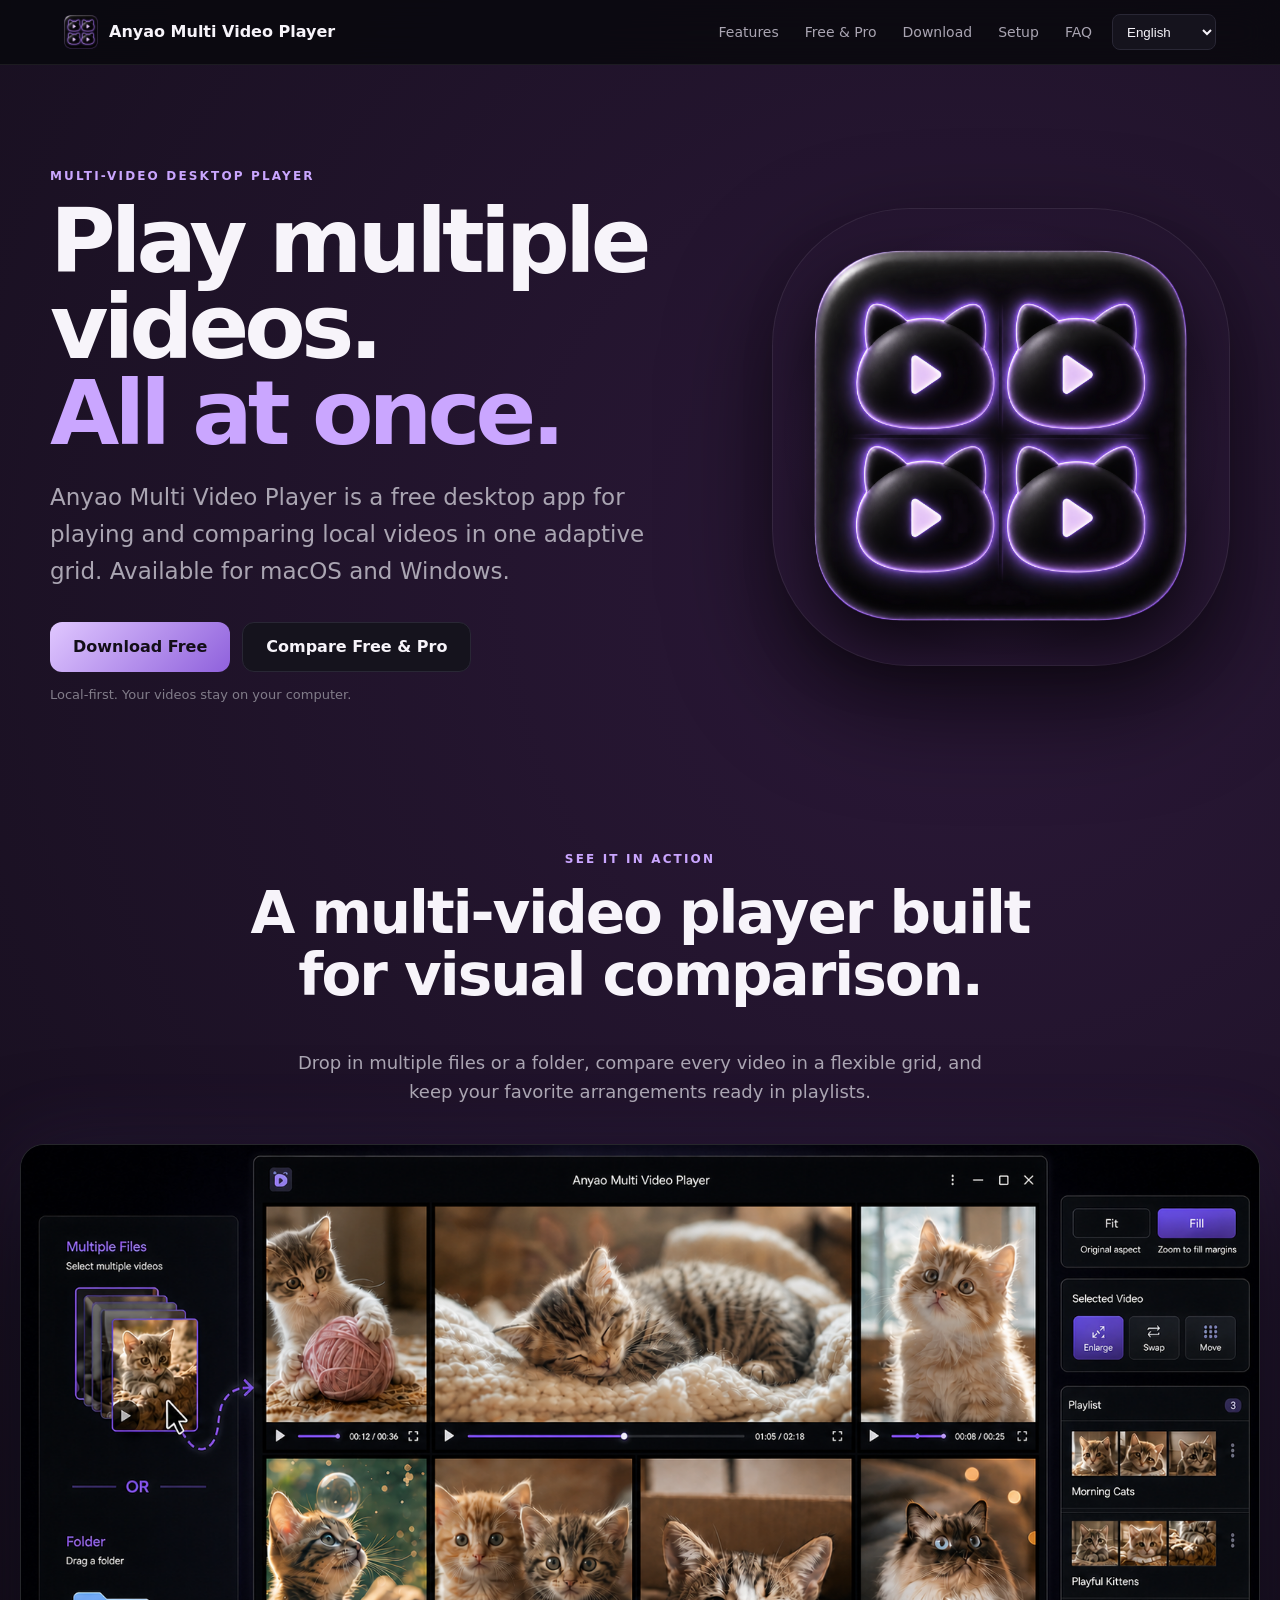
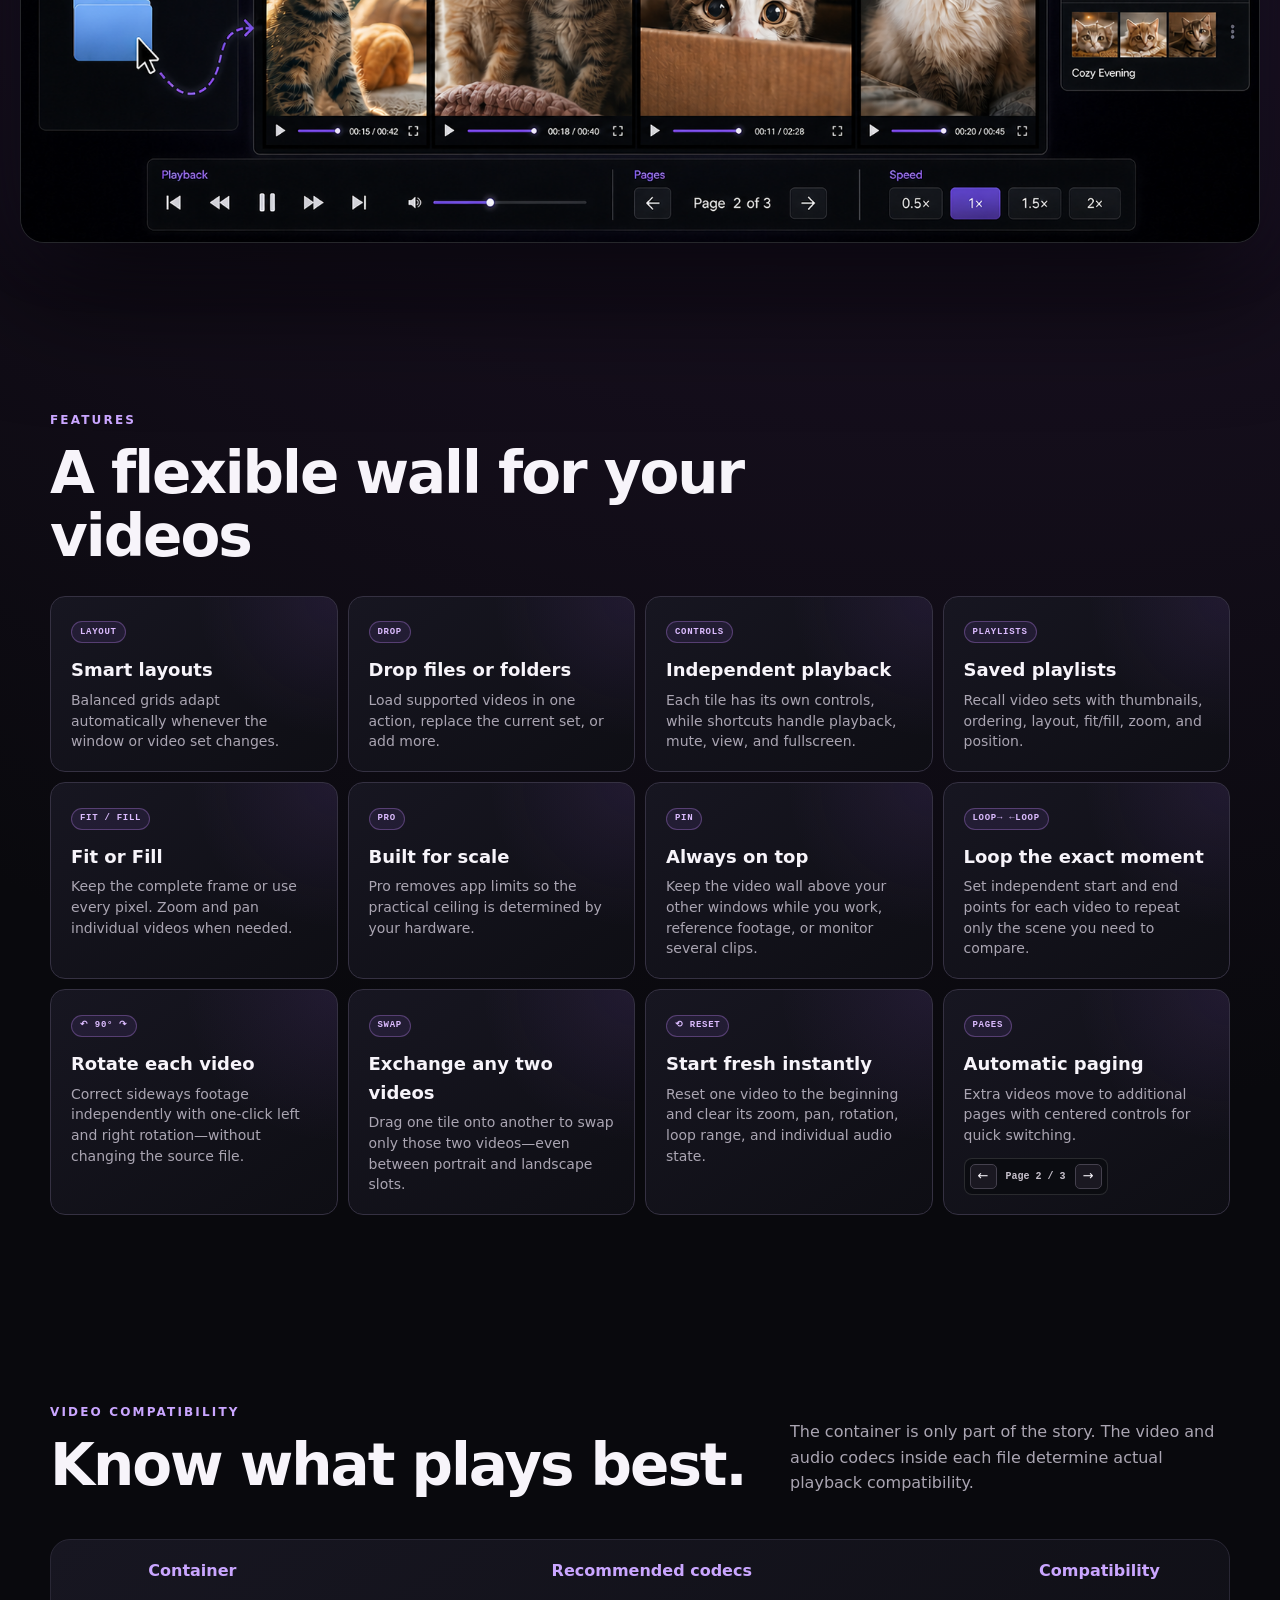
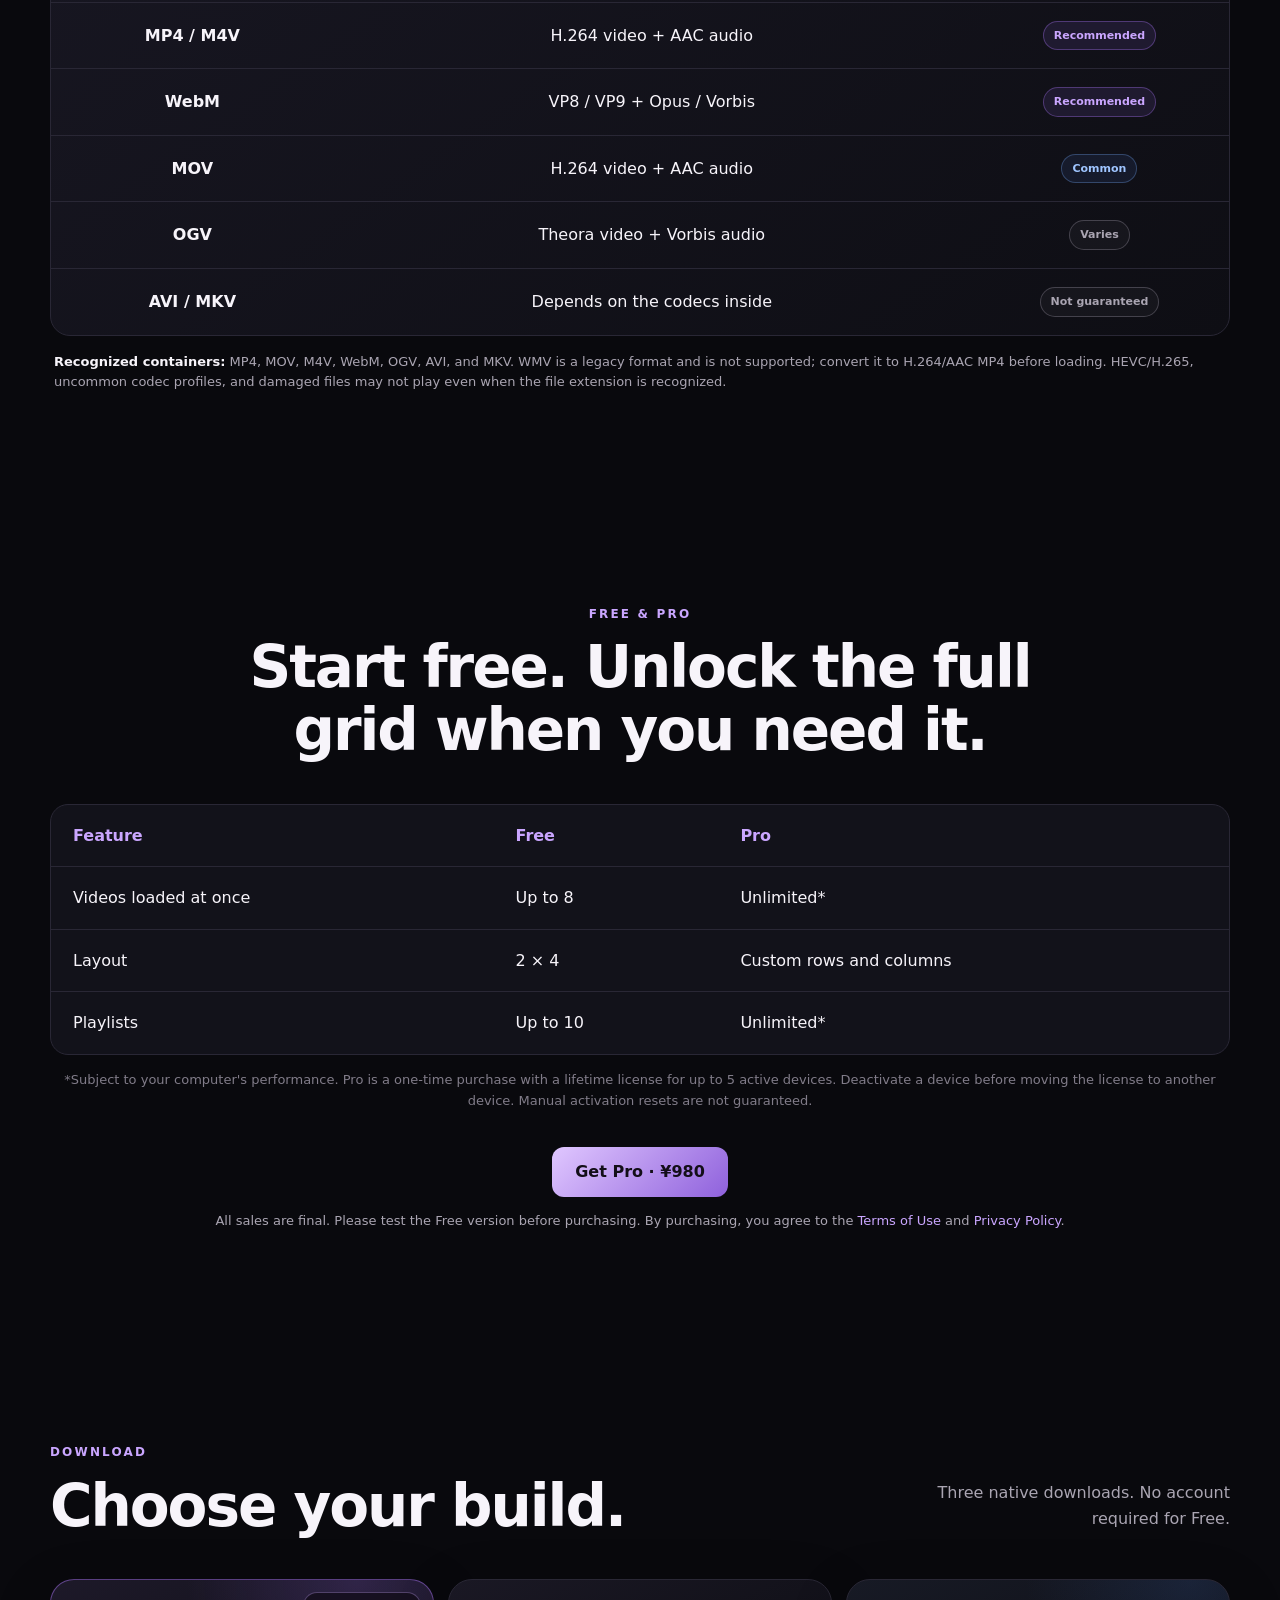
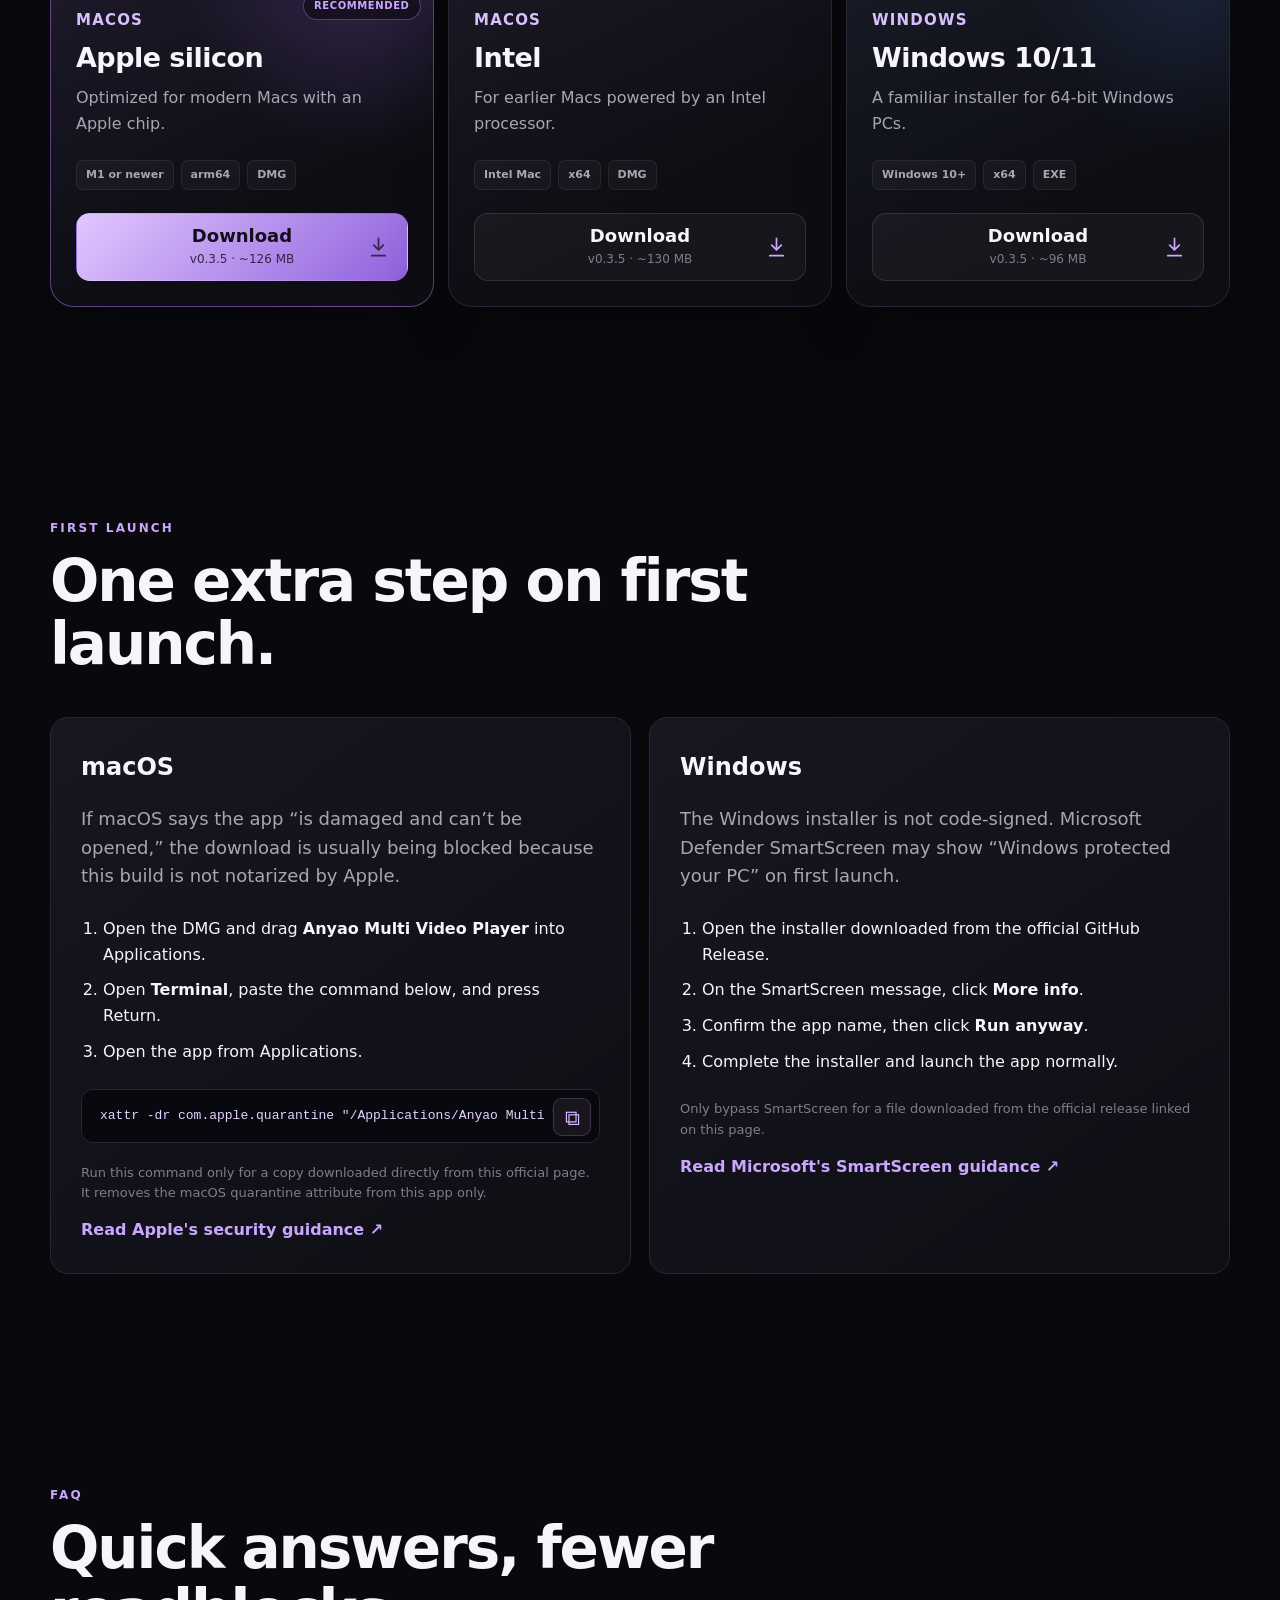
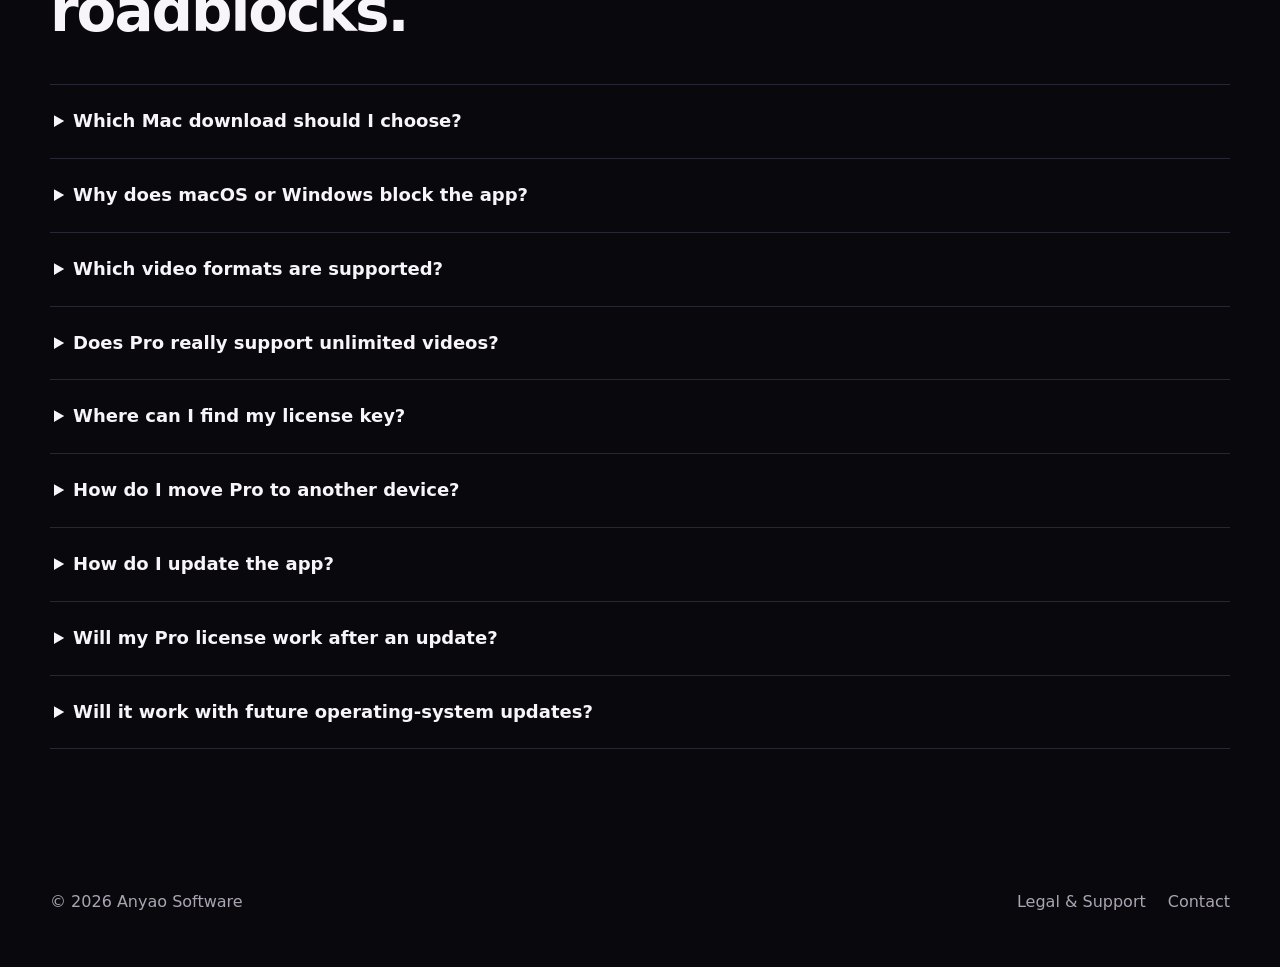
==== ja/index.html @ b0937902 "Add Japanese Pages localization" ====
<!doctype html>
<html lang="ja">
  <head>
    <meta charset="UTF-8" />
    <meta name="viewport" content="width=device-width, initial-scale=1" />
    <meta name="description" content="複数のローカル動画を同時再生・比較できるMac・Windows向け無料デスクトップアプリ。自動グリッド、動画ごとのループ・回転、プレイリスト保存に対応。" />
    <meta name="robots" content="index, follow, max-image-preview:large" />
    <meta name="theme-color" content="#08090c" />
    <title>複数動画を同時再生・比較 | Anyao Multi Video Player</title>
    <link rel="canonical" href="https://anyao3.github.io/anyao-multi-video-player-site/ja/" />
    <link rel="alternate" hreflang="en" href="https://anyao3.github.io/anyao-multi-video-player-site/" />
    <link rel="alternate" hreflang="ja" href="https://anyao3.github.io/anyao-multi-video-player-site/ja/" />
    <link rel="alternate" hreflang="x-default" href="https://anyao3.github.io/anyao-multi-video-player-site/" />
    <link rel="sitemap" type="application/xml" href="https://anyao3.github.io/anyao-multi-video-player-site/sitemap.xml" />
    <link rel="icon" href="../assets/app-icon.png" />
    <link rel="apple-touch-icon" href="../assets/app-icon.png" />
    <meta property="og:type" content="website" />
    <meta property="og:locale" content="ja_JP" />
    <meta property="og:locale:alternate" content="en_US" />
    <meta property="og:site_name" content="Anyao Multi Video Player" />
    <meta property="og:title" content="複数動画を同時再生・比較 | Anyao Multi Video Player" />
    <meta property="og:description" content="複数のローカル動画を、自動グリッド・個別ループ・回転・プレイリストで効率よく比較。" />
    <meta property="og:url" content="https://anyao3.github.io/anyao-multi-video-player-site/ja/" />
    <meta property="og:image" content="https://anyao3.github.io/anyao-multi-video-player-site/assets/app-overview.png" />
    <meta property="og:image:alt" content="複数の動画をグリッド表示するAnyao Multi Video Player" />
    <meta name="twitter:card" content="summary_large_image" />
    <meta name="twitter:title" content="複数動画を同時再生・比較 | Anyao" />
    <meta name="twitter:description" content="ローカル動画をまとめて比較できるMac・Windows向けマルチ動画プレイヤー。" />
    <meta name="twitter:image" content="https://anyao3.github.io/anyao-multi-video-player-site/assets/app-overview.png" />
    <link rel="stylesheet" href="../styles.css?v=14" />
    <script src="../language.js?v=1"></script>
    <script type="application/ld+json">
      {
        "@context": "https://schema.org",
        "@type": "SoftwareApplication",
        "name": "Anyao Multi Video Player",
        "description": "複数のローカル動画を同時に再生・比較・回転・ループ・配置できるデスクトップアプリケーション。",
        "url": "https://anyao3.github.io/anyao-multi-video-player-site/ja/",
        "applicationCategory": "MultimediaApplication",
        "operatingSystem": "macOS, Windows 10, Windows 11",
        "softwareVersion": "0.3.5",
        "isAccessibleForFree": true,
        "offers": { "@type": "Offer", "name": "無料版", "price": "0", "priceCurrency": "JPY", "availability": "https://schema.org/InStock" },
        "author": { "@type": "Organization", "name": "Anyao Software" }
      }
    </script>
  </head>
  <body>
    <header class="nav">
      <a class="brand" href="#top"><img src="../assets/app-icon.png" alt="" />Anyao Multi Video Player</a>
      <div class="nav-actions"><nav><a href="#features">機能</a><a href="#plans">無料版・Pro</a><a href="#download">ダウンロード</a><a href="#setup">初回起動</a><a href="#faq">FAQ</a></nav><label class="language-picker"><span class="sr-only">言語</span><select data-language-select aria-label="言語"><option value="../" data-language="en">English</option><option value="./" data-language="ja">日本語</option></select></label></div>
    </header>

    <main id="top">
      <section class="hero">
        <div>
          <p class="eyebrow">マルチ動画デスクトッププレイヤー</p>
          <h1>複数の動画を、<br /><span>同時に再生。</span></h1>
          <p class="lead">ローカル動画を1つの自動グリッドで再生・比較できる無料デスクトップアプリです。macOSとWindowsに対応しています。</p>
          <div class="actions"><a class="button primary download-entry">無料でダウンロード</a><a class="button secondary" href="#plans">無料版とProを比較</a></div>
          <p class="note">ローカル完結。動画ファイルが外部へアップロードされることはありません。</p>
        </div>
        <div class="visual" aria-label="アプリアイコン"><img src="../assets/app-icon.png" alt="再生マークの付いた4匹の猫" /></div>
      </section>

      <section class="showcase" aria-labelledby="showcase-title">
        <div class="showcase-copy"><p class="eyebrow">画面イメージ</p><h2 id="showcase-title">動画比較のためにつくられたマルチ動画プレイヤー。</h2><p>複数ファイルやフォルダを追加し、柔軟なグリッドで比較。よく使う構成はプレイリストとしてすぐに呼び出せます。</p></div>
        <figure class="app-overview"><img src="../assets/app-overview.png" alt="複数動画を並べて表示したアプリ画面" /></figure>
      </section>

      <section id="features" class="section feature-section">
        <p class="eyebrow">主な機能</p><h2>動画に合わせて変化する、柔軟なビデオウォール</h2>
        <div class="cards">
          <article><span class="feature-tag">レイアウト</span><h3>自動グリッド</h3><p>ウインドウサイズや動画構成に合わせて、縦動画と横動画を効率よく配置します。</p></article>
          <article><span class="feature-tag">ドロップ</span><h3>ファイル・フォルダ対応</h3><p>まとめて追加、新規プレイリスト、ドロップ先1本だけの置換を選べます。</p></article>
          <article><span class="feature-tag">個別操作</span><h3>動画ごとのコントロール</h3><p>再生、音量、シーク、ループ、回転、ズームを各動画で個別に操作できます。</p></article>
          <article><span class="feature-tag">プレイリスト</span><h3>構成をそのまま保存</h3><p>並び順、サムネイル、ループ、回転、表示比率までローカルに保存します。</p></article>
          <article><span class="feature-tag">FIT / FILL</span><h3>全体表示・画面充填</h3><p>フレーム全体を表示するか、タイル全体を使うかを切り替えられます。</p></article>
          <article><span class="feature-tag">PRO</span><h3>大規模な比較にも</h3><p>Proでは動画数・プレイリスト数のアプリ上限を解除し、グリッドを細かく設定できます。</p></article>
          <article class="feature-highlight"><span class="feature-tag">PIN</span><h3>常に手前に表示</h3><p>ほかの作業をしながら、動画ウォールを前面に固定できます。</p></article>
          <article class="feature-highlight"><span class="feature-tag">LOOP→ ←LOOP</span><h3>必要な場面だけループ</h3><p>各動画に開始・終了位置を設定し、比較したい区間だけを繰り返せます。</p></article>
          <article class="feature-highlight"><span class="feature-tag">↶ 90° ↷</span><h3>動画ごとに回転</h3><p>元ファイルを変更せず、横向きの動画を左右90度単位で修正できます。</p></article>
          <article class="feature-highlight"><span class="feature-tag">SWAP</span><h3>ドラッグで位置交換</h3><p>縦動画・横動画の枠をまたいで、2つの動画の位置を交換できます。</p></article>
          <article class="feature-highlight"><span class="feature-tag">GRID</span><h3>境界をドラッグ</h3><p>行や列の境界を動かし、見たい動画へ必要なスペースを配分できます。</p></article>
          <article class="paging-feature"><span class="feature-tag">ページ</span><h3>自動ページ分け</h3><p>画面に収まらない動画は追加ページへ自動配置されます。</p><div class="pager-demo" aria-label="ページ操作の例"><span aria-hidden="true">←</span><strong>Page 2 / 3</strong><span aria-hidden="true">→</span></div></article>
        </div>
      </section>

      <section id="formats" class="section formats">
        <div class="formats-heading"><div><p class="eyebrow">動画互換性</p><h2>再生しやすい形式</h2></div><p>拡張子だけでなく、ファイル内部の映像・音声コーデックによって実際の再生可否が決まります。</p></div>
        <div class="format-table-wrap"><table class="format-table"><thead><tr><th>形式</th><th>推奨コーデック</th><th>目安</th></tr></thead><tbody>
          <tr><td><strong>MP4 / M4V</strong></td><td>H.264 + AAC</td><td><span class="compatibility best">推奨</span></td></tr>
          <tr><td><strong>WebM</strong></td><td>VP8 / VP9 + Opus / Vorbis</td><td><span class="compatibility best">推奨</span></td></tr>
          <tr><td><strong>MOV</strong></td><td>H.264 + AAC</td><td><span class="compatibility good">一般的</span></td></tr>
          <tr><td><strong>OGV</strong></td><td>Theora + Vorbis</td><td><span class="compatibility varies">環境依存</span></td></tr>
          <tr><td><strong>AVI / MKV</strong></td><td>内部コーデックによる</td><td><span class="compatibility varies">保証なし</span></td></tr>
        </tbody></table></div>
        <p class="format-note"><strong>認識するコンテナ：</strong>MP4、MOV、M4V、WebM、OGV、AVI、MKV。WMVは非対応です。HEVC/H.265、特殊なプロファイル、破損ファイルは拡張子が対応していても再生できない場合があります。</p>
      </section>

      <section id="plans" class="section plans">
        <p class="eyebrow">無料版・PRO</p><h2>まず無料で試し、必要になったら上限を解除。</h2>
        <div class="table-wrap"><table><thead><tr><th>機能</th><th>無料版</th><th>Pro</th></tr></thead><tbody>
          <tr><td>同時に読み込める動画</td><td>最大8本</td><td>アプリ上限なし*</td></tr>
          <tr><td>グリッド</td><td>2 × 4固定</td><td>ページ数・行・列を設定可能</td></tr>
          <tr><td>保存プレイリスト</td><td>最大10件</td><td>アプリ上限なし*</td></tr>
        </tbody></table></div>
        <p class="note">*実際の上限はパソコンの性能、動画解像度、コーデックなどに依存します。Proは買い切りで、同時に最大5台まで有効化できます。</p>
        <a class="button primary buy-link">Proを購入 · ¥980</a>
        <p class="legal-note">購入前に無料版で動作をご確認ください。デジタル商品のため原則返金不可です。購入により<a href="../legal.html#terms">利用規約</a>と<a href="../legal.html#privacy">プライバシーポリシー</a>（正式版は英語）に同意したものとみなされます。</p>
      </section>

      <section id="download" class="section downloads">
        <div class="download-heading"><div><p class="eyebrow">ダウンロード</p><h2>お使いの環境を選択</h2></div><p>無料版はアカウント登録不要です。</p></div>
        <div class="download-grid">
          <article class="download-card featured"><span class="recommended">おすすめ</span><div><span class="platform">macOS</span><h3>Appleシリコン</h3><p>M1以降のAppleチップ搭載Mac向け。</p></div><div class="download-meta"><span>macOS</span><span>arm64</span><span>DMG</span></div><a class="download-cta download-mac-arm64"><span>ダウンロード</span><small>v0.3.5 · 約126 MB</small><svg aria-hidden="true" viewBox="0 0 24 24"><path d="M12 3v12m0 0 5-5m-5 5-5-5M5 21h14" /></svg></a></article>
          <article class="download-card"><div><span class="platform">macOS</span><h3>Intel</h3><p>Intelプロセッサ搭載Mac向け。</p></div><div class="download-meta"><span>macOS</span><span>x64</span><span>DMG</span></div><a class="download-cta download-mac-x64"><span>ダウンロード</span><small>v0.3.5 · 約130 MB</small><svg aria-hidden="true" viewBox="0 0 24 24"><path d="M12 3v12m0 0 5-5m-5 5-5-5M5 21h14" /></svg></a></article>
          <article class="download-card windows-card"><div><span class="platform">Windows</span><h3>Windows 10 / 11</h3><p>64ビットWindows PC向けインストーラー。</p></div><div class="download-meta"><span>Windows</span><span>x64</span><span>EXE</span></div><a class="download-cta download-windows"><span>ダウンロード</span><small>v0.3.5 · 約96 MB</small><svg aria-hidden="true" viewBox="0 0 24 24"><path d="M12 3v12m0 0 5-5m-5 5-5-5M5 21h14" /></svg></a></article>
        </div>
      </section>

      <section id="setup" class="section setup-section">
        <p class="eyebrow">初回起動</p><h2>初回のみ、OSの警告解除が必要な場合があります。</h2>
        <div class="setup-grid">
          <article class="setup-copy"><h3>macOS</h3><p>この配布版はAppleの公証を受けていないため、「壊れているため開けません」と表示される場合があります。</p><ol><li>DMGを開き、アプリを「アプリケーション」フォルダへドラッグします。</li><li>「ターミナル」を開きます。</li><li>次のコマンドを貼り付けてReturnキーを押します。</li><li>アプリケーションフォルダから起動します。</li></ol><div class="command-block"><pre class="command"><code id="setup-mac-command">xattr -dr com.apple.quarantine "/Applications/Anyao Multi Video Player.app"</code></pre><button type="button" class="command-copy-button" data-copy-target="setup-mac-command" aria-label="ターミナルコマンドをコピー" title="コピー"><span aria-hidden="true">⧉</span></button></div><p class="note">この公式ページから直接ダウンロードしたアプリに対してのみ実行してください。このコマンドは対象アプリの隔離属性だけを削除します。</p></article>
          <article class="setup-copy"><h3>Windows</h3><p>インストーラーはコード署名されていないため、Microsoft Defender SmartScreenが警告を表示する場合があります。</p><ol><li>ダウンロードしたインストーラーを実行します。</li><li>「WindowsによってPCが保護されました」と表示されたら「詳細情報」を選びます。</li><li>発行元とファイル名を確認し、「実行」を選びます。</li></ol><p class="note">この公式ページのリンクから取得したファイルに対してのみ警告を解除してください。警告内容やファイル名が異なる場合は実行しないでください。</p></article>
        </div>
      </section>

      <section id="faq" class="section faq">
        <p class="eyebrow">FAQ</p><h2>よくある質問</h2>
        <div class="faq-list">
          <details><summary>Macはどちらを選べばよいですか？</summary><p>M1以降はAppleシリコン版、Intelプロセッサ搭載MacはIntel版を選んでください。「Appleメニュー → このMacについて」で確認できます。</p></details>
          <details><summary>なぜOSから警告されるのですか？</summary><p>現在の配布版はAppleの公証およびMicrosoftのコード署名を受けていないためです。必ずこの公式ページからダウンロードし、上記の<a href="#setup">初回起動手順</a>に従ってください。</p></details>
          <details><summary>どの動画形式に対応していますか？</summary><p>MP4/M4V（H.264/AAC）とWebM（VP8/VP9）を推奨します。対応拡張子でも内部コーデックによって再生できない場合があります。</p></details>
          <details><summary>Proの「上限なし」とは？</summary><p>アプリが動画数・プレイリスト数を制限しないという意味です。実際に同時再生できる本数は、メモリ、GPU、解像度、ビットレート、コーデックに依存します。</p></details>
          <details><summary>ライセンスキーはどこで確認できますか？</summary><p>購入時のPolarメールに記載されたリンク、または<a href="https://polar.sh/purchases" target="_blank" rel="noreferrer">Polar購入者ポータル</a>で確認できます。</p></details>
          <details><summary>別の端末へ移行できますか？</summary><p>古い端末のライセンス画面でDeactivate Licenseを実行してから、新しい端末で有効化してください。同時に最大5台まで利用できます。</p></details>
          <details><summary>アップデート方法は？</summary><p>アプリを終了し、新しい版を上書きインストールしてください。アンインストールやライセンス解除は不要です。署名されていないため、更新後も初回起動警告が表示される場合があります。</p></details>
        </div>
      </section>
    </main>

    <dialog class="mac-download-dialog" id="mac-download-dialog" aria-labelledby="mac-dialog-title">
      <form method="dialog"><button class="dialog-close" aria-label="閉じる">×</button></form><p class="eyebrow">インストール前に</p><h2 id="mac-dialog-title">初回にコマンドが必要な場合があります。</h2><p>Appleの公証を受けていないため、macOSがアプリを「壊れている」と表示する場合があります。アプリケーションフォルダへコピーした後、ターミナルで次を実行してください。</p><pre class="command"><code id="mac-command">xattr -dr com.apple.quarantine "/Applications/Anyao Multi Video Player.app"</code></pre><p class="dialog-note">この公式ページからダウンロードしたアプリに対してのみ実行してください。</p><div class="dialog-actions"><button type="button" class="copy-command" data-copy-target="mac-command">コマンドをコピー</button><a class="dialog-download" href="#">DMGをダウンロード</a></div><a class="dialog-help" href="#setup">初回起動手順を見る ↓</a>
    </dialog>

    <footer><span>© 2026 Anyao Software</span><div class="footer-links"><a href="../legal.html">利用規約・サポート（英語）</a><a href="mailto:anyao.support@gmail.com">お問い合わせ</a></div></footer>
    <script src="../site-config.js?v=7"></script>
  </body>
</html>
---- styles.css ----
:root { color-scheme: dark; --bg:#09090d; --panel:#12121a; --line:#292735; --text:#f7f4fa; --muted:#aaa5b2; --violet:#caa6ff; --violet2:#8f61dc; }
* { box-sizing:border-box; }
html { scroll-behavior:smooth; }
body { margin:0; background:radial-gradient(circle at 75% 8%,#2b1838 0,transparent 31%),var(--bg); color:var(--text); font:16px/1.6 Inter,ui-sans-serif,system-ui,-apple-system,sans-serif; }
a { color:inherit; text-decoration:none; }
.nav { position:sticky; top:0; z-index:5; display:flex; align-items:center; justify-content:space-between; padding:14px clamp(20px,5vw,72px); border-bottom:1px solid #ffffff12; background:#09090dd9; backdrop-filter:blur(18px); }
.brand { display:flex; align-items:center; gap:11px; font-weight:750; }
.brand img { width:34px; height:34px; }
nav { display:flex; gap:26px; color:var(--muted); font-size:14px; }
.nav-actions { display:flex; align-items:center; gap:20px; }
.language-picker select { min-height:36px; padding:6px 28px 6px 10px; border:1px solid var(--line); border-radius:8px; outline:none; background:#15131d; color:var(--text); cursor:pointer; }
.language-picker select:focus-visible { border-color:var(--violet); }
.sr-only { position:absolute; width:1px; height:1px; overflow:hidden; margin:-1px; padding:0; border:0; clip:rect(0,0,0,0); white-space:nowrap; }
.hero,.section,footer { width:min(1180px,calc(100% - 40px)); margin:auto; }
.hero { min-height:720px; display:grid; grid-template-columns:1.15fr .85fr; align-items:center; gap:8vw; padding:90px 0; }
.eyebrow { color:var(--violet); font-size:12px; font-weight:800; letter-spacing:.18em; }
h1 { margin:12px 0 22px; font-size:clamp(52px,7vw,92px); line-height:.96; letter-spacing:-.055em; }
h1 span { color:var(--violet); }
html[lang="ja"] h1 { font-size:clamp(46px,5.3vw,72px); line-height:1.05; letter-spacing:-.04em; }
html[lang="ja"] nav { gap:18px; font-size:13px; }
.lead { max-width:640px; color:var(--muted); font-size:clamp(18px,2vw,23px); }
.actions { display:flex; gap:12px; flex-wrap:wrap; margin:32px 0 13px; }
.button.is-disabled,.download-cta.is-disabled { border-color:#ffffff12; background:#17151b; color:#76717c; box-shadow:none; cursor:not-allowed; pointer-events:none; }
.button.is-disabled:hover,.download-cta.is-disabled:hover { border-color:#ffffff12; background:#17151b; transform:none; }
.download-cta.is-disabled small { color:#625e68; }
.download-cta.is-disabled svg { stroke:#625e68; }
.featured .download-cta.is-disabled { border-color:#ffffff12; background:#201b24; color:#8d8495; }
.featured .download-cta.is-disabled small,.featured .download-cta.is-disabled svg { color:#6d6574; stroke:#6d6574; }
.availability-notice { display:flex; width:fit-content; max-width:600px; flex-direction:column; gap:3px; margin:17px 0; padding:11px 14px; border:1px solid #9b70c84a; border-radius:10px; background:#24182f8c; color:#aaa1b0; font-size:13px; line-height:1.45; }
.availability-notice strong { color:#d8b9ff; }
.button { display:inline-flex; min-height:50px; align-items:center; justify-content:center; padding:0 23px; border:1px solid var(--line); border-radius:12px; font-weight:750; transition:.2s; }
.button:hover { transform:translateY(-2px); border-color:var(--violet); }
.primary { color:#130e18; border:0; background:linear-gradient(135deg,#e0c7ff,var(--violet2)); }
.secondary { background:#15131d; }
.note { color:#817c89; font-size:13px; }
.visual { display:grid; place-items:center; aspect-ratio:1; border:1px solid #ffffff14; border-radius:30%; background:radial-gradient(circle,#9c6ad633,transparent 68%); box-shadow:0 40px 100px #0009; }
.visual img { width:82%; filter:drop-shadow(0 28px 30px #000b); }
.showcase { width:min(1400px,calc(100% - 40px)); margin:0 auto; padding:30px 0 80px; text-align:center; }
.showcase-copy { width:min(820px,100%); margin:0 auto 38px; }
.showcase-copy h2 { margin-right:auto; margin-left:auto; }
.showcase-copy p:last-child { max-width:720px; margin:0 auto; color:var(--muted); font-size:18px; }
.app-overview { margin:0; overflow:hidden; border:1px solid #ffffff1f; border-radius:24px; background:#08090e; box-shadow:0 45px 120px #000b,0 0 80px #8f61dc1f; }
.app-overview img { display:block; width:100%; height:auto; }
.section { padding:100px 0; }
h2 { max-width:800px; margin:7px 0 42px; font-size:clamp(34px,5vw,58px); line-height:1.08; letter-spacing:-.035em; }
.feature-section { padding-top:76px; padding-bottom:76px; }
.feature-section h2 { margin-bottom:28px; }
.cards { display:grid; grid-template-columns:repeat(4,1fr); gap:10px; }
.cards article,.cards .feature-highlight,.cards .paging-feature { position:relative; display:block; min-height:158px; overflow:hidden; padding:19px 20px; border:1px solid #353142; border-radius:15px; background:radial-gradient(circle at 100% 0,#9b5de51c,transparent 42%),linear-gradient(145deg,#171621,#0e0e14); }
.feature-tag { display:inline-flex; min-height:22px; align-items:center; margin-bottom:13px; padding:4px 8px; border:1px solid #bd83ef55; border-radius:999px; background:#8f61dc1d; color:#dcbcff; font:800 9px/1 ui-monospace,SFMono-Regular,Consolas,monospace; letter-spacing:.08em; }
.cards h3 { margin-bottom:5px; font-size:18px; }
.cards p { margin:0; font-size:14px; line-height:1.48; }
.pager-demo { display:flex; width:fit-content; align-items:center; gap:5px; margin-top:12px; padding:5px; border:1px solid #ffffff20; border-radius:8px; background:#0b0c10df; white-space:nowrap; }
.pager-demo span { display:grid; width:27px; height:25px; place-items:center; border:1px solid #45414e; border-radius:5px; background:#1a1821; color:#f7f4fa; font-size:13px; }
.pager-demo strong { padding:0 4px; color:#c8c2cd; font:700 10px ui-monospace,monospace; }
h3 { margin:0 0 9px; font-size:20px; }
.cards p,.download-card p { color:var(--muted); }
.formats { scroll-margin-top:70px; }
.formats-heading { display:flex; align-items:end; justify-content:space-between; gap:40px; }
.formats-heading > p { max-width:440px; margin:0 0 43px; color:var(--muted); }
.format-table-wrap { overflow-x:auto; border:1px solid var(--line); border-radius:20px; background:linear-gradient(145deg,#171621,#0e0e14); }
.format-table th,.format-table td { text-align:center; vertical-align:middle; }
.format-table th:first-child { width:24%; }
.format-table th:last-child { width:22%; }
.compatibility { display:inline-flex; padding:5px 10px; border:1px solid; border-radius:999px; font-size:11px; font-weight:800; white-space:nowrap; }
.compatibility.best { border-color:#9a69df66; background:#8f61dc1f; color:var(--violet); }
.compatibility.good { border-color:#5f89cb66; background:#477bd51c; color:#9fc5ff; }
.compatibility.varies { border-color:#8b849566; background:#ffffff08; color:#aaa5b2; }
.format-note { margin:16px 4px 0; color:var(--muted); font-size:13px; }
.format-note strong { color:var(--text); }
.plans { text-align:center; }
.plans h2 { margin-left:auto; margin-right:auto; }
.table-wrap { overflow-x:auto; margin-bottom:15px; border:1px solid var(--line); border-radius:18px; background:var(--panel); text-align:left; }
table { width:100%; border-collapse:collapse; }
th,td { padding:18px 22px; border-bottom:1px solid var(--line); }
th { color:var(--violet); }
tr:last-child td { border:0; }
.plans .button { margin-top:22px; }
.legal-note { margin:14px 0 0; color:var(--muted); font-size:13px; }
.legal-note a,.legal a,.footer-links a:hover { color:var(--violet); }
.downloads { scroll-margin-top:70px; }
.download-heading { display:flex; align-items:end; justify-content:space-between; gap:30px; }
.download-heading > p { max-width:330px; margin:0 0 48px; color:var(--muted); text-align:right; }
.download-grid { display:grid; grid-template-columns:repeat(3,1fr); gap:14px; }
.download-card { position:relative; display:flex; min-height:310px; overflow:hidden; align-items:stretch; flex-direction:column; gap:23px; padding:28px 25px 25px; border:1px solid var(--line); border-radius:24px; background:linear-gradient(155deg,#1a1824 0,#0d0d13 65%); box-shadow:0 18px 60px #0003; transition:transform .2s,border-color .2s; }
.download-card:hover { transform:translateY(-4px); border-color:#ffffff30; }
.download-card.featured { border-color:#9a69df88; background:radial-gradient(circle at 80% 0,#8f61dc36,transparent 38%),linear-gradient(155deg,#1d1929,#0d0d13 68%); }
.download-card.windows-card { background:radial-gradient(circle at 90% 0,#477bd526,transparent 35%),linear-gradient(155deg,#171a25,#0d0d13 68%); }
.recommended { position:absolute; z-index:2; top:12px; right:12px; padding:5px 10px; border:1px solid #caa6ff55; border-radius:999px; background:#120d19cc; color:var(--violet); font-size:10px; font-weight:800; letter-spacing:.06em; text-transform:uppercase; backdrop-filter:blur(8px); }
.download-card .platform { display:block; margin-bottom:3px; color:#d9bfff; font-size:15px; font-weight:850; letter-spacing:.08em; text-transform:uppercase; }
.download-card h3 { margin:4px 0 6px; font-size:27px; letter-spacing:-.02em; }
.download-card p { min-height:52px; margin:0; color:var(--muted); }
.download-meta { display:flex; flex-wrap:wrap; gap:7px; }
.download-meta span { padding:5px 9px; border:1px solid #ffffff12; border-radius:7px; background:#ffffff08; color:#aaa5b2; font-size:11px; font-weight:700; }
.download-cta { position:relative; display:flex; min-height:68px; align-items:center; justify-content:center; flex-direction:column; margin-top:auto; padding:11px 50px; border:1px solid #ffffff1c; border-radius:14px; background:#ffffff0a; text-align:center; transition:.2s; }
.download-cta:hover { border-color:var(--violet); background:#ffffff10; }
.download-cta > span { font-size:18px; font-weight:800; line-height:1.2; }
.download-cta small { margin-top:3px; color:#817c89; font-size:12px; }
.download-cta svg { position:absolute; top:50%; right:17px; width:23px; height:23px; fill:none; stroke:var(--violet); stroke-linecap:round; stroke-linejoin:round; stroke-width:1.8; transform:translateY(-50%); }
.featured .download-cta { color:#130e18; border-color:transparent; background:linear-gradient(135deg,#e0c7ff,var(--violet2)); }
.featured .download-cta small { color:#362647; }
.featured .download-cta svg { stroke:#362647; }
.mac-download-dialog { width:min(610px,calc(100% - 32px)); padding:34px; border:1px solid #9a69df77; border-radius:22px; background:linear-gradient(145deg,#1c1826,#0d0d13); color:var(--text); box-shadow:0 30px 100px #000c; }
.mac-download-dialog::backdrop { background:#050509c9; backdrop-filter:blur(7px); }
.mac-download-dialog h2 { margin:7px 35px 18px 0; font-size:clamp(30px,5vw,43px); }
.mac-download-dialog > p:not(.eyebrow) { color:var(--muted); line-height:1.65; }
.mac-download-dialog .dialog-note { font-size:12px; }
.dialog-close { position:absolute; top:16px; right:17px; width:34px; height:34px; padding:0; border:1px solid var(--line); border-radius:50%; background:#ffffff08; color:var(--muted); font-size:23px; cursor:pointer; }
.dialog-actions { display:flex; gap:10px; margin:24px 0 18px; }
.dialog-actions button,.dialog-actions a { display:inline-flex; min-height:48px; align-items:center; justify-content:center; padding:10px 17px; border:1px solid #ffffff20; border-radius:11px; font:inherit; font-weight:800; cursor:pointer; }
.copy-command { background:#ffffff08; color:var(--text); }
.dialog-download { background:linear-gradient(135deg,#e0c7ff,var(--violet2)); color:#170e1c; }
.dialog-help { color:var(--violet); font-size:13px; font-weight:700; }
.setup-section { scroll-margin-top:70px; }
.setup-grid { display:grid; grid-template-columns:repeat(2,minmax(0,1fr)); gap:18px; }
.setup-copy { padding:30px; border:1px solid var(--line); border-radius:18px; background:linear-gradient(145deg,#171621,#0e0e14); }
.setup-copy h3 { font-size:24px; }
.setup-copy h3 + p { color:var(--muted); font-size:18px; }
.setup-copy ol { margin:25px 0; padding-left:22px; }
.setup-copy li { margin:10px 0; }
.command-block { position:relative; margin:20px 0; }
.command-block .command { margin:0; padding-right:58px; }
.command { overflow-x:auto; margin:20px 0; padding:16px 18px; border:1px solid var(--line); border-radius:12px; background:#08090e; color:#e4d2ff; font-size:13px; line-height:1.5; text-align:left; }
.command-copy-button { position:absolute; top:9px; right:9px; display:grid; width:38px; height:38px; place-items:center; padding:0; border:1px solid #ffffff24; border-radius:9px; background:#18151f; color:#d8b9ff; font-size:21px; line-height:1; cursor:pointer; transition:border-color .2s,background .2s,color .2s,transform .2s; }
.command-copy-button:hover { border-color:var(--violet); background:#241b30; color:#fff; }
.command-copy-button:focus-visible { outline:2px solid var(--violet); outline-offset:2px; }
.command-copy-button:active { transform:scale(.94); }
.command-copy-button.is-copied { border-color:#72d5aa; background:#123126; color:#8ee8be; }
.text-link { color:var(--violet); font-weight:700; }
.faq { scroll-margin-top:70px; }
.faq-list { border-top:1px solid var(--line); }
.faq details { border-bottom:1px solid var(--line); }
.faq summary { padding:22px 4px; cursor:pointer; font-size:18px; font-weight:700; }
.faq details p { max-width:850px; margin:0 0 24px; color:var(--muted); }
.faq details a { color:var(--violet); }
footer { display:flex; justify-content:space-between; padding:40px 0 55px; color:var(--muted); }
.footer-links { display:flex; flex-wrap:wrap; justify-content:flex-end; gap:10px 22px; }
.legal { width:min(900px,calc(100% - 40px)); margin:0 auto; padding:80px 0 120px; }
.legal-intro { margin-bottom:55px; }
.legal-intro h1 { font-size:clamp(44px,7vw,76px); }
.legal-intro p,.legal-section p,.legal-section li { color:var(--muted); }
.legal-toc { display:flex; flex-wrap:wrap; gap:10px; margin:30px 0 0; }
.legal-toc a { padding:7px 13px; border:1px solid var(--line); border-radius:999px; color:var(--muted); font-size:13px; }
.legal-section { padding:42px 0; border-top:1px solid var(--line); scroll-margin-top:85px; }
.legal-section h2 { margin-bottom:24px; font-size:clamp(28px,4vw,42px); }
.legal-section h3 { margin-top:28px; }
.legal-section ul { padding-left:22px; }
@media (max-width:1050px) { .cards { grid-template-columns:repeat(3,1fr); } }
@media (max-width:800px) { nav { display:none; } .nav-actions { gap:0; } .brand { font-size:13px; } .brand img { width:30px; height:30px; } .hero { min-height:auto; grid-template-columns:1fr; padding-top:70px; } .visual { width:min(480px,100%); margin:auto; } .showcase { padding-top:10px; } .showcase-copy p:last-child { font-size:16px; } .app-overview { border-radius:14px; } .cards { grid-template-columns:repeat(2,1fr); } .download-grid,.setup-grid { grid-template-columns:1fr; } .formats-heading,.download-heading { align-items:flex-start; flex-direction:column; gap:0; } .formats-heading > p,.download-heading > p { margin:-25px 0 35px; text-align:left; } .download-card { min-height:280px; } .mac-download-dialog { padding:26px 20px; } .dialog-actions { flex-direction:column; } .setup-copy { padding:24px; } footer { align-items:flex-start; flex-direction:column; gap:18px; } .footer-links { justify-content:flex-start; } .legal { padding-top:55px; } }
@media (max-width:580px) { .cards { grid-template-columns:1fr; } .cards article,.cards .feature-highlight,.cards .paging-feature { min-height:0; } }
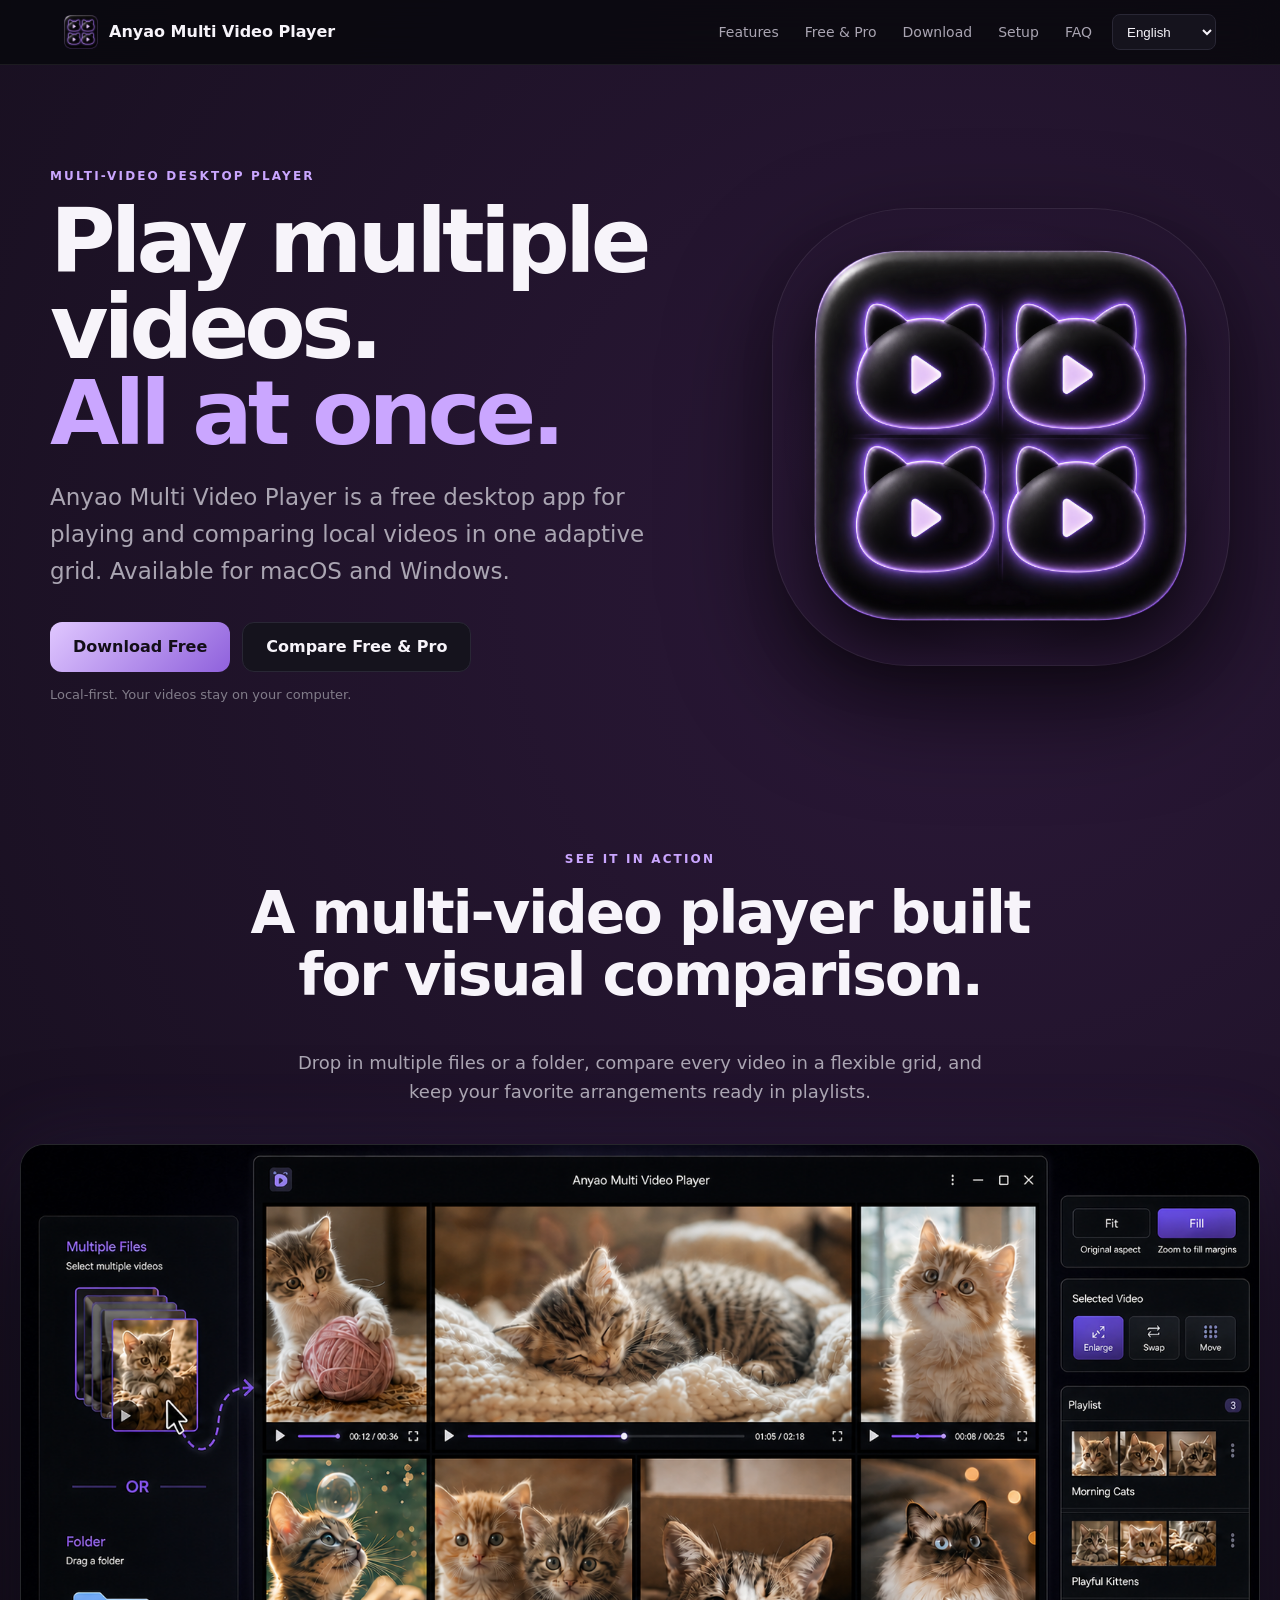
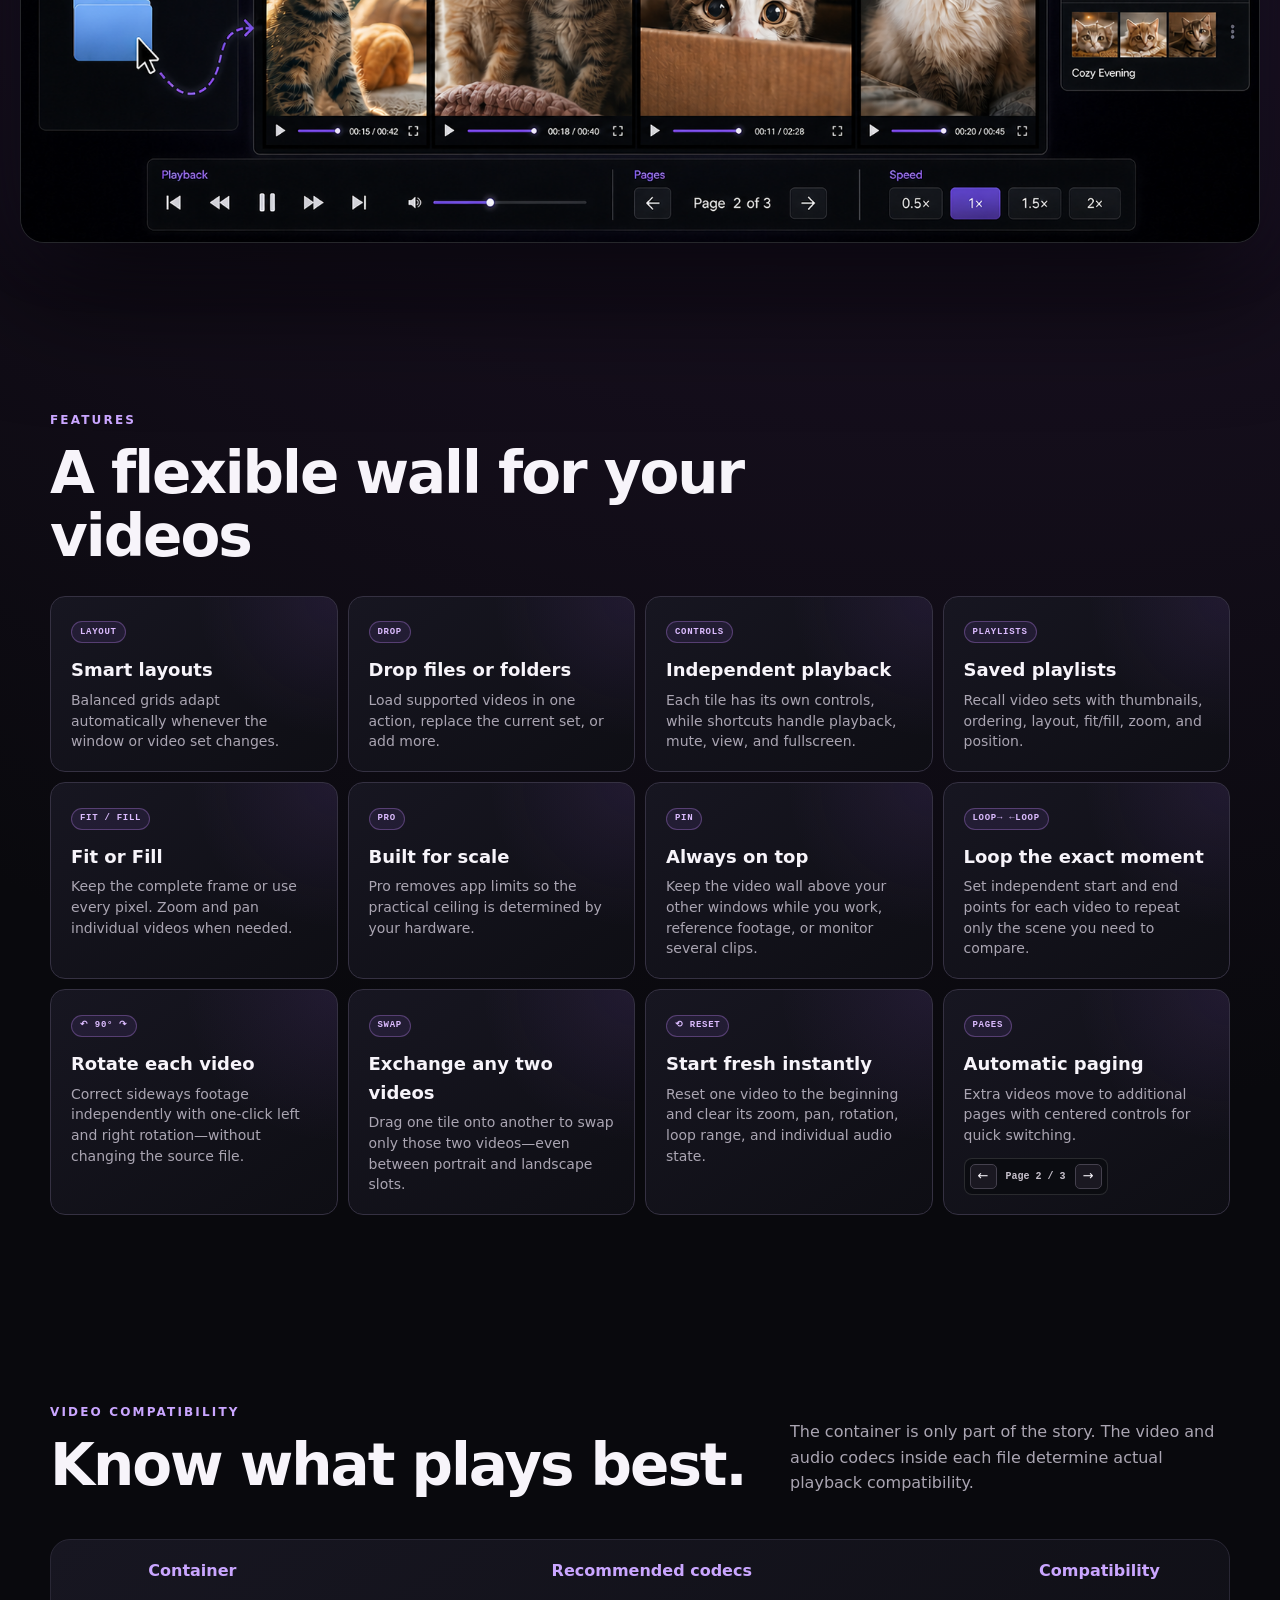
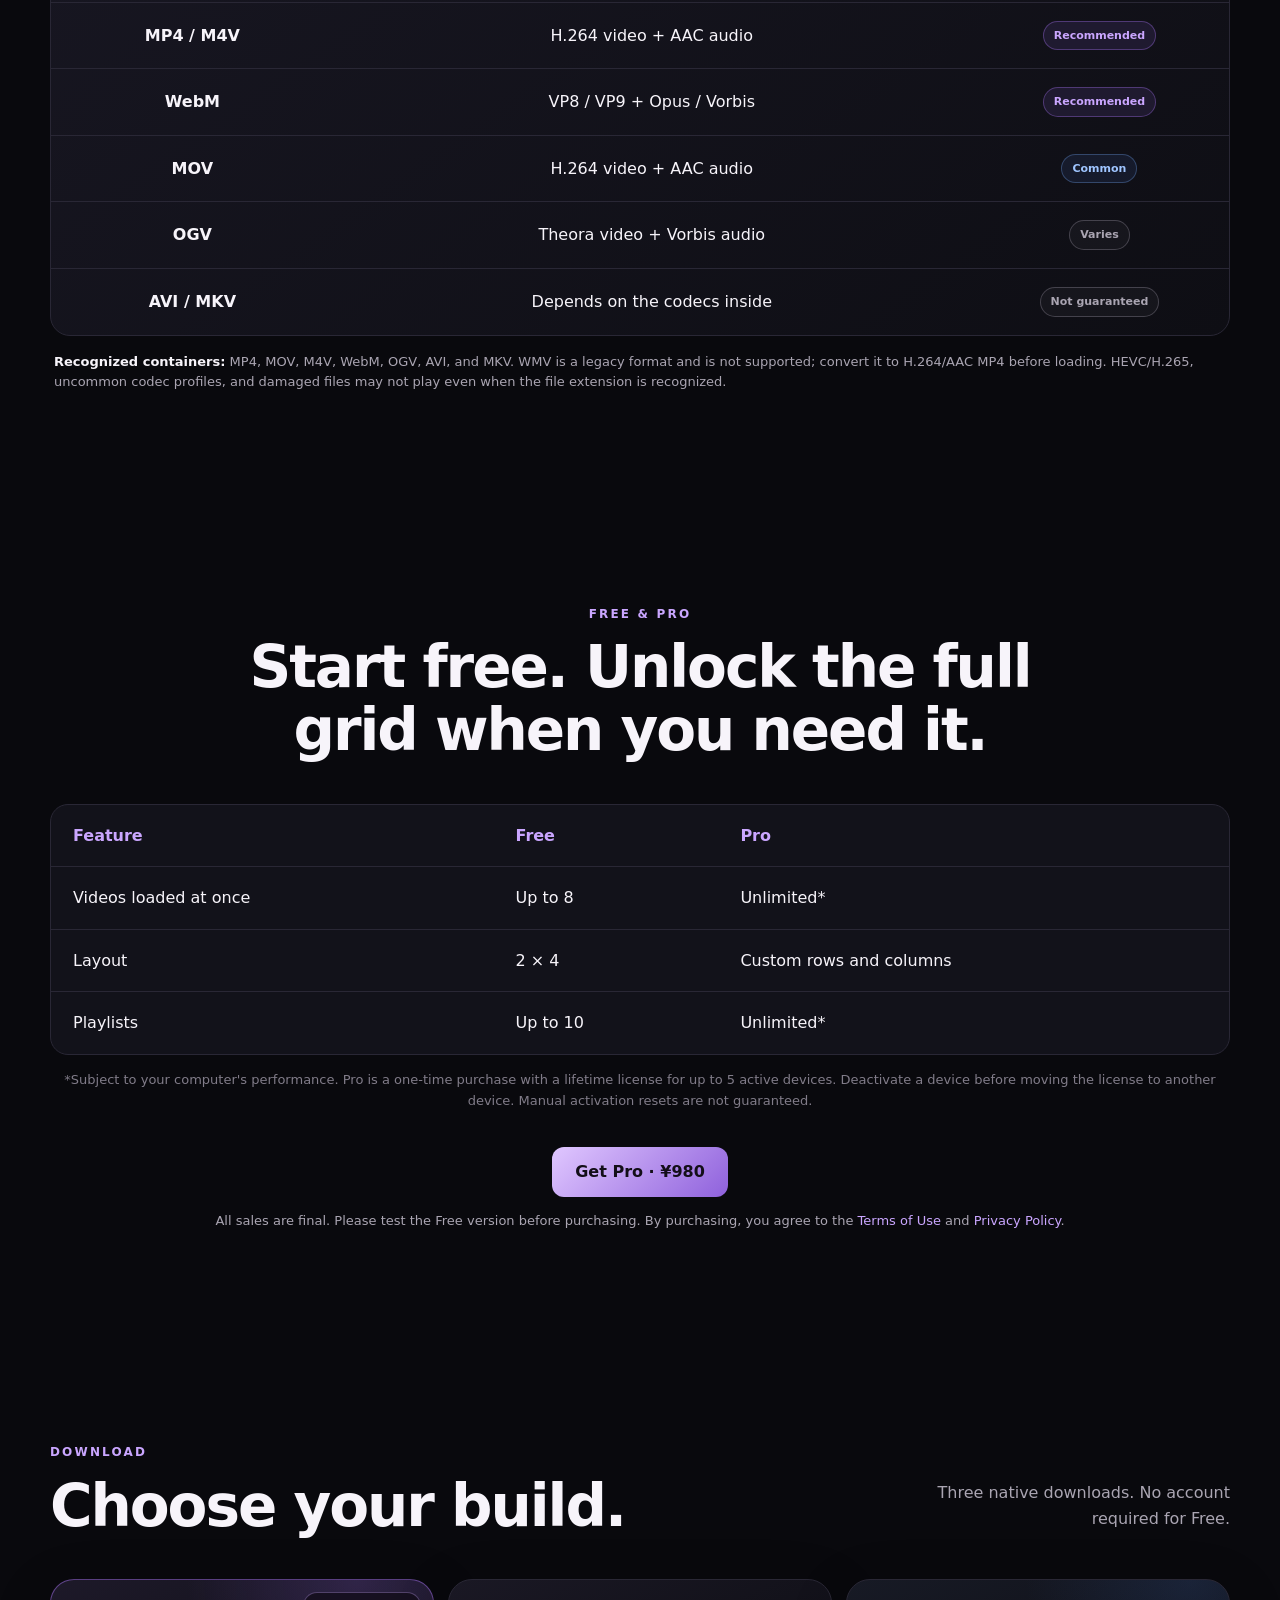
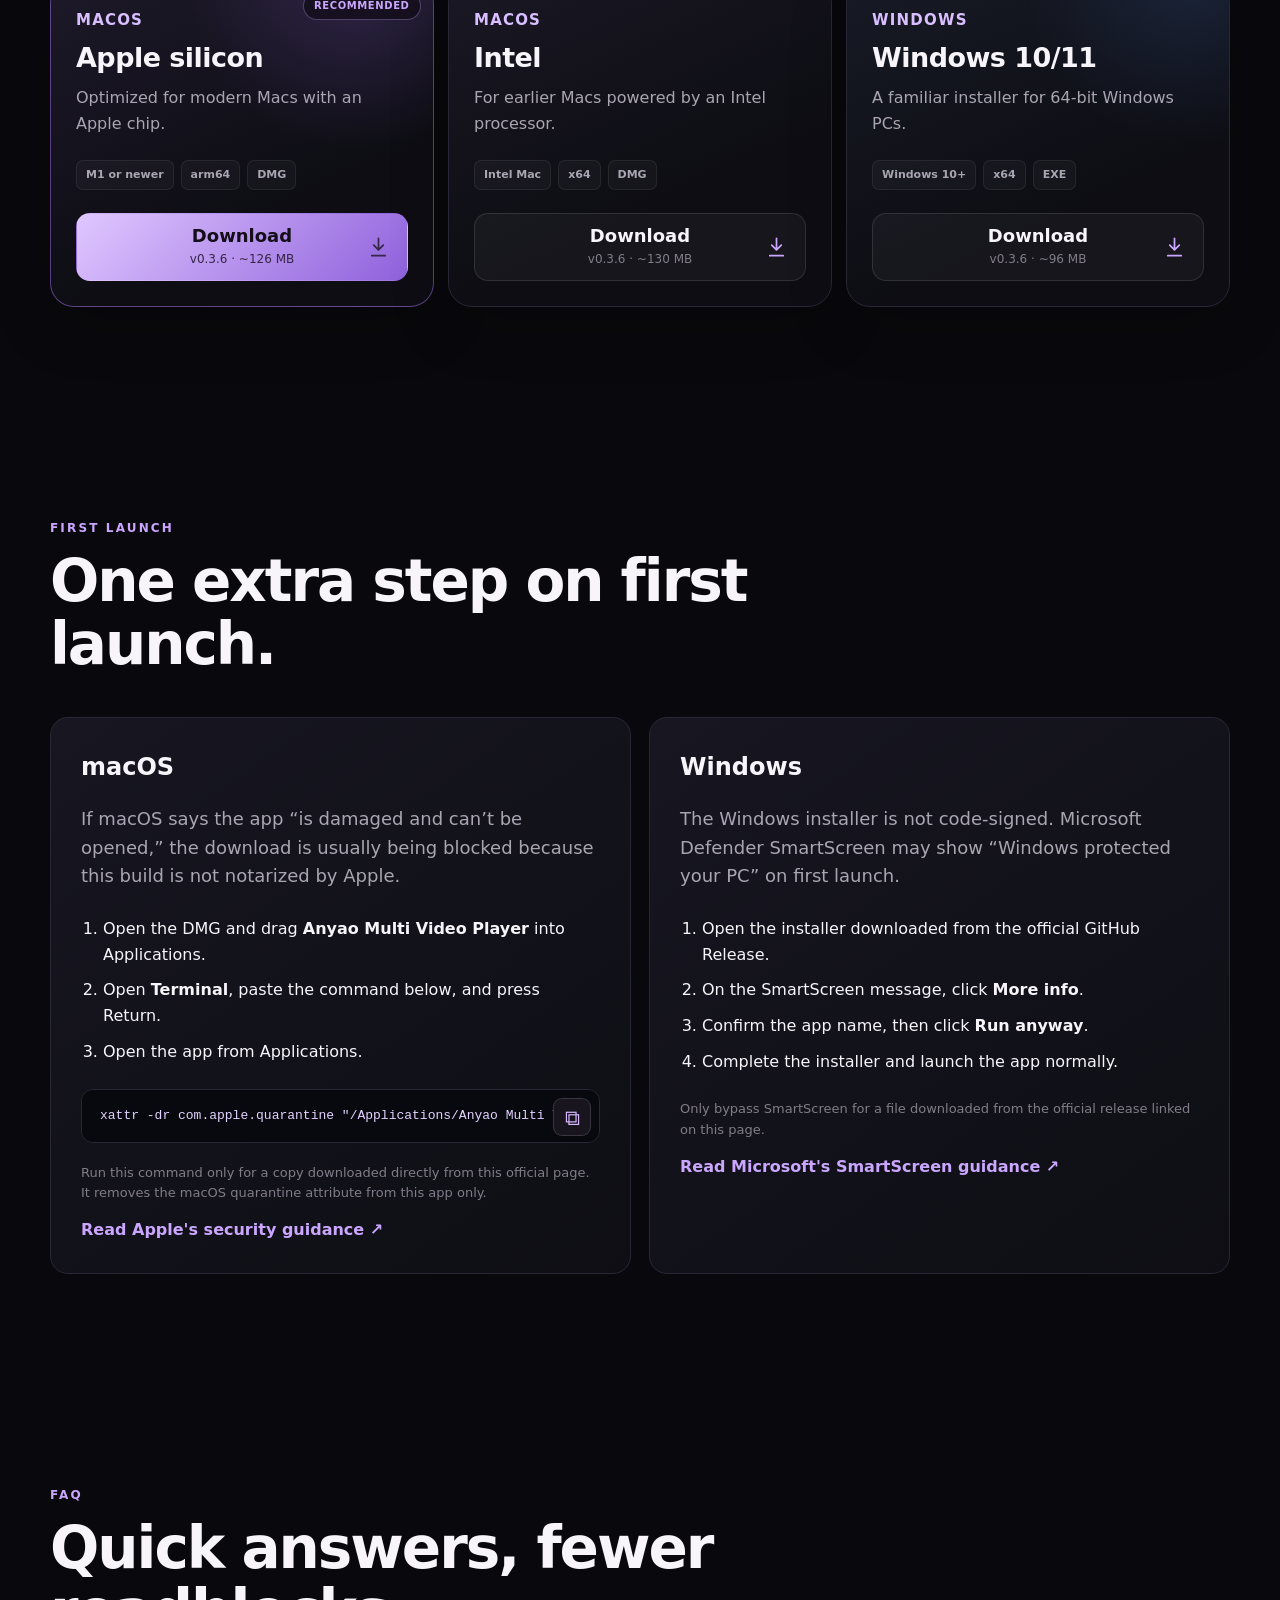
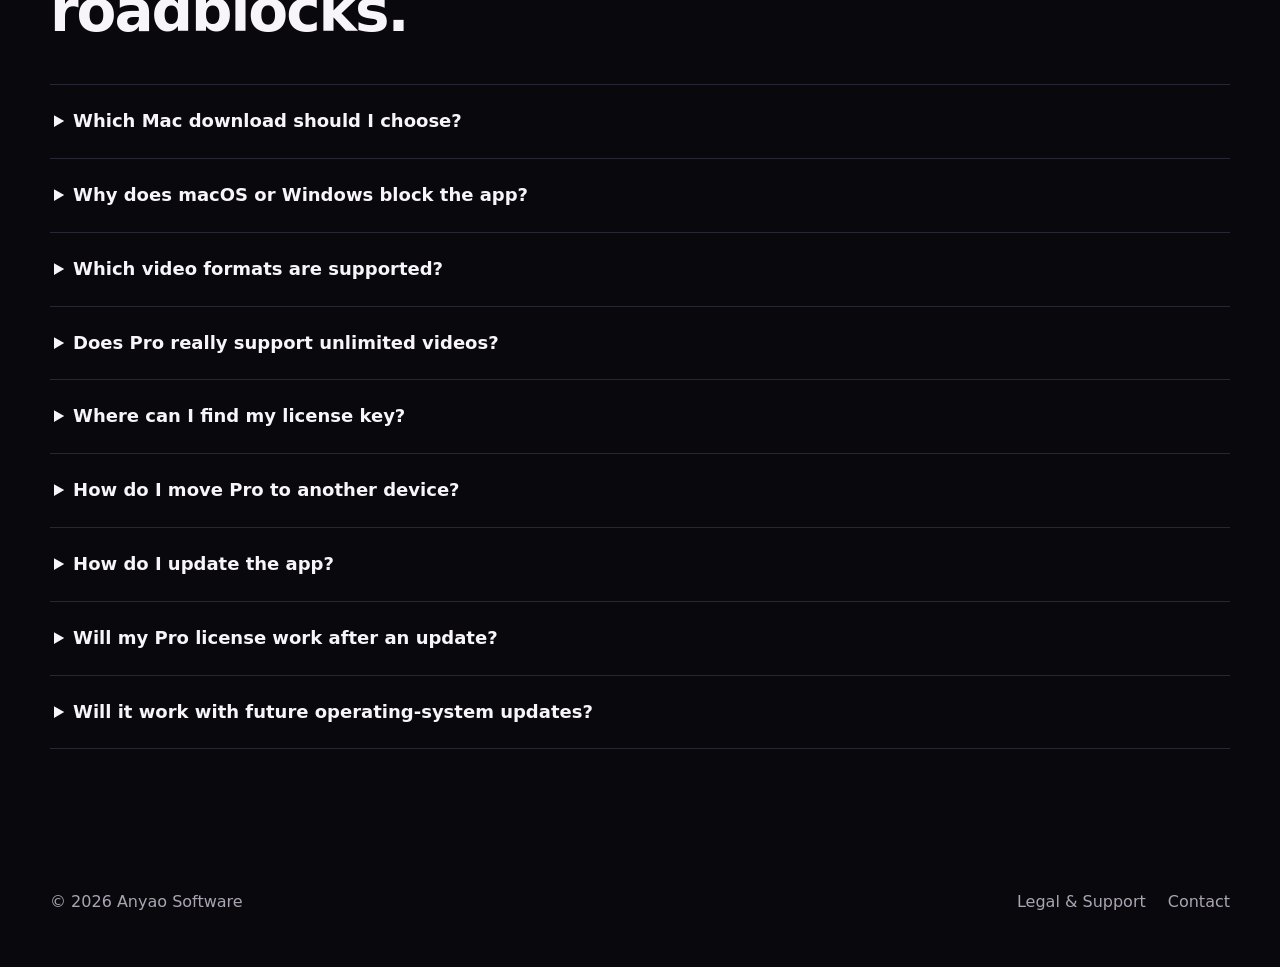
==== commit dfe79c07: "Publish v0.3.6 downloads" ====
--- a/ja/index.html
+++ b/ja/index.html
@@ -38,7 +38,7 @@
         "url": "https://anyao3.github.io/anyao-multi-video-player-site/ja/",
         "applicationCategory": "MultimediaApplication",
         "operatingSystem": "macOS, Windows 10, Windows 11",
-        "softwareVersion": "0.3.5",
+        "softwareVersion": "0.3.6",
         "isAccessibleForFree": true,
         "offers": { "@type": "Offer", "name": "無料版", "price": "0", "priceCurrency": "JPY", "availability": "https://schema.org/InStock" },
         "author": { "@type": "Organization", "name": "Anyao Software" }
@@ -113,9 +113,9 @@
       <section id="download" class="section downloads">
         <div class="download-heading"><div><p class="eyebrow">ダウンロード</p><h2>お使いの環境を選択</h2></div><p>無料版はアカウント登録不要です。</p></div>
         <div class="download-grid">
-          <article class="download-card featured"><span class="recommended">おすすめ</span><div><span class="platform">macOS</span><h3>Appleシリコン</h3><p>M1以降のAppleチップ搭載Mac向け。</p></div><div class="download-meta"><span>macOS</span><span>arm64</span><span>DMG</span></div><a class="download-cta download-mac-arm64"><span>ダウンロード</span><small>v0.3.5 · 約126 MB</small><svg aria-hidden="true" viewBox="0 0 24 24"><path d="M12 3v12m0 0 5-5m-5 5-5-5M5 21h14" /></svg></a></article>
-          <article class="download-card"><div><span class="platform">macOS</span><h3>Intel</h3><p>Intelプロセッサ搭載Mac向け。</p></div><div class="download-meta"><span>macOS</span><span>x64</span><span>DMG</span></div><a class="download-cta download-mac-x64"><span>ダウンロード</span><small>v0.3.5 · 約130 MB</small><svg aria-hidden="true" viewBox="0 0 24 24"><path d="M12 3v12m0 0 5-5m-5 5-5-5M5 21h14" /></svg></a></article>
-          <article class="download-card windows-card"><div><span class="platform">Windows</span><h3>Windows 10 / 11</h3><p>64ビットWindows PC向けインストーラー。</p></div><div class="download-meta"><span>Windows</span><span>x64</span><span>EXE</span></div><a class="download-cta download-windows"><span>ダウンロード</span><small>v0.3.5 · 約96 MB</small><svg aria-hidden="true" viewBox="0 0 24 24"><path d="M12 3v12m0 0 5-5m-5 5-5-5M5 21h14" /></svg></a></article>
+          <article class="download-card featured"><span class="recommended">おすすめ</span><div><span class="platform">macOS</span><h3>Appleシリコン</h3><p>M1以降のAppleチップ搭載Mac向け。</p></div><div class="download-meta"><span>macOS</span><span>arm64</span><span>DMG</span></div><a class="download-cta download-mac-arm64"><span>ダウンロード</span><small>v0.3.6 · 約126 MB</small><svg aria-hidden="true" viewBox="0 0 24 24"><path d="M12 3v12m0 0 5-5m-5 5-5-5M5 21h14" /></svg></a></article>
+          <article class="download-card"><div><span class="platform">macOS</span><h3>Intel</h3><p>Intelプロセッサ搭載Mac向け。</p></div><div class="download-meta"><span>macOS</span><span>x64</span><span>DMG</span></div><a class="download-cta download-mac-x64"><span>ダウンロード</span><small>v0.3.6 · 約130 MB</small><svg aria-hidden="true" viewBox="0 0 24 24"><path d="M12 3v12m0 0 5-5m-5 5-5-5M5 21h14" /></svg></a></article>
+          <article class="download-card windows-card"><div><span class="platform">Windows</span><h3>Windows 10 / 11</h3><p>64ビットWindows PC向けインストーラー。</p></div><div class="download-meta"><span>Windows</span><span>x64</span><span>EXE</span></div><a class="download-cta download-windows"><span>ダウンロード</span><small>v0.3.6 · 約96 MB</small><svg aria-hidden="true" viewBox="0 0 24 24"><path d="M12 3v12m0 0 5-5m-5 5-5-5M5 21h14" /></svg></a></article>
         </div>
       </section>
 
